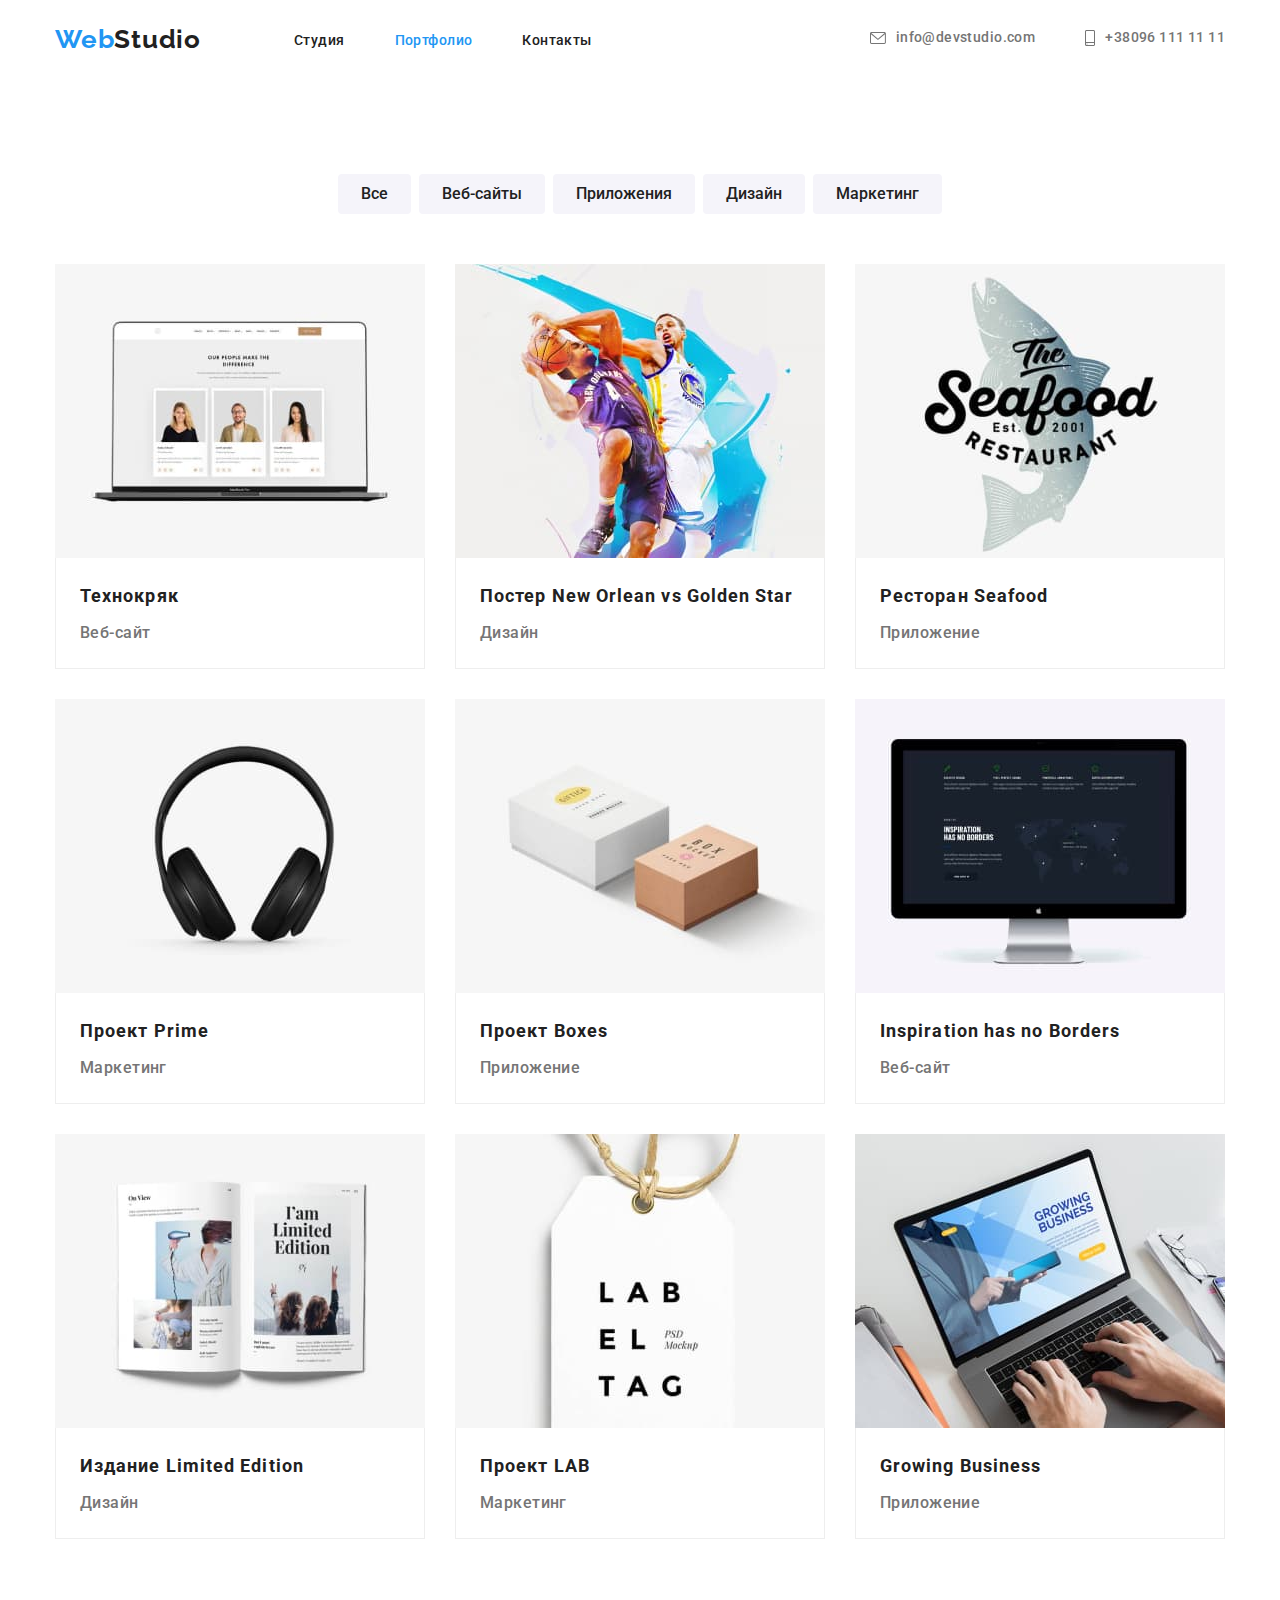
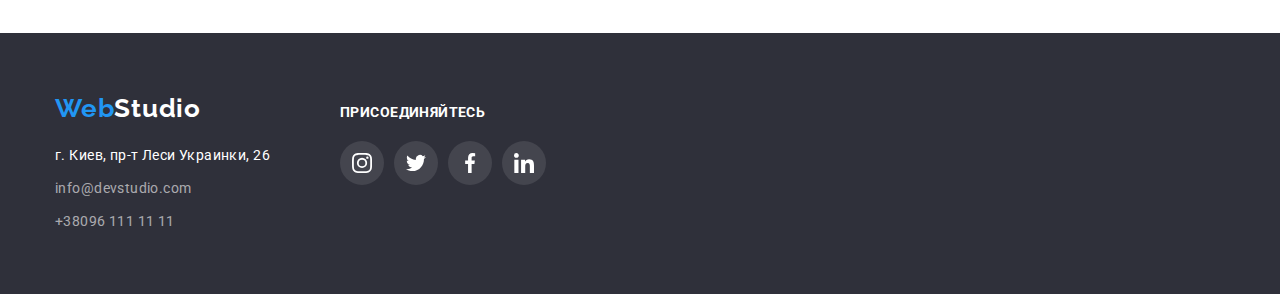
==== portfolio.html @ 2c13ede4 "copy files and connection js" ====
<!DOCTYPE html>
<html lang="ru">
  <head>
    <meta charset="UTF-8" />
    <meta http-equiv="X-UA-Compatible" content="IE=edge" />
    <meta name="viewport" content="width=device-width, initial-scale=1.0" />
    <title>Web Studio</title>
    <link
      href="https://fonts.googleapis.com/css2?family=Raleway:wght@700&family=Roboto:wght@400;500;700;900&display=swap"
      rel="stylesheet"
    />
    <link
      rel="stylesheet"
      href="https://cdnjs.cloudflare.com/ajax/libs/modern-normalize/1.1.0/modern-normalize.min.css"
    />
    <link rel="stylesheet" href="./css/styles.css" />
  </head>
  <body>
    <header>
      <div class="container flex-wrap">
        <nav class="main-nav">
          <a href="./index.html" class="logo"><span>Web</span>Studio</a>
          <ul class="site-nav list">
            <li class="item"><a class="link" href="./index.html">Студия</a></li>
            <li class="item"><a class="link current" href="./portfolio.html">Портфолио</a></li>
            <li class="item"><a class="link" href="#">Контакты</a></li>
          </ul>
        </nav>
        <ul class="contacts list">
          <li class="item">
            <a class="link" href="mailto:info@devstudio.com">
              <svg class="contact-icon" width="16" height="12">
                <use href="./images/symbol-defs.svg#email"></use></svg
              >info@devstudio.com</a
            >
          </li>
          <li class="item">
            <a class="link" href="tel:+380961111111"
              ><svg class="contact-icon" width="10" height="16">
                <use href="./images/symbol-defs.svg#phone"></use></svg
              >+38096 111 11 11</a
            >
          </li>
        </ul>
      </div>
    </header>
    <main>
      <section class="portfolio section">
        <div class="container">
          <h1 class="hero-title visually-hidden">Портфолио</h1>
          <ul class="list portfolio-btn">
            <li class="item"><button class="button link" type="button">Все</button></li>
            <li class="item"><button class="button link" type="button">Веб-сайты</button></li>
            <li class="item"><button class="button link" type="button">Приложения</button></li>
            <li class="item"><button class="button link" type="button">Дизайн</button></li>
            <li class="item"><button class="button link" type="button">Маркетинг</button></li>
          </ul>
          <ul class="list portfolio-list">
            <li class="item">
              <a href="#" class="link"
                ><img class="img" src="./images/technocrack.jpg" alt="Веб-сайт" width="370" />
                <div class="dscr">
                  <h2 class="title">Технокряк</h2>
                  <p class="dscr-text">Веб-сайт</p>
                </div></a
              >
            </li>
            <li class="item">
              <a href="#" class="link"
                ><img
                  class="img"
                  src="./images/basketball.jpg"
                  alt="New Orlean vs Golden Star"
                  width="370"
                />
                <div class="dscr">
                  <h2 class="title">Постер New Orlean vs Golden Star</h2>
                  <p class="dscr-text">Дизайн</p>
                </div></a
              >
            </li>
            <li class="item">
              <a href="#" class="link"
                ><img class="img" src="./images/seafood.jpg" alt="Seafood" width="370" />
                <div class="dscr">
                  <h2 class="title">Ресторан Seafood</h2>
                  <p class="dscr-text">Приложение</p>
                </div></a
              >
            </li>
            <li class="item">
              <a href="#" class="link"
                ><img class="img" src="./images/prime.jpg" alt="Headphones" width="370" />
                <div class="dscr">
                  <h2 class="title">Проект Prime</h2>
                  <p class="dscr-text">Маркетинг</p>
                </div></a
              >
            </li>
            <li class="item">
              <a href="#" class="link"
                ><img class="img" src="./images/boxes.jpg" alt="Boxes" width="370" />
                <div class="dscr">
                  <h2 class="title">Проект Boxes</h2>
                  <p class="dscr-text">Приложение</p>
                </div></a
              >
            </li>
            <li class="item">
              <a href="#" class="link"
                ><img class="img" src="./images/inspiration.jpg" alt="Display" width="370" />
                <div class="dscr">
                  <h2 class="title">Inspiration has no Borders</h2>
                  <p class="dscr-text">Веб-сайт</p>
                </div></a
              >
            </li>
            <li class="item">
              <a href="#" class="link"
                ><img class="img" src="./images/limited-ed.jpg" alt="Magazine" width="370" />
                <div class="dscr">
                  <h2 class="title">Издание Limited Edition</h2>
                  <p class="dscr-text">Дизайн</p>
                </div></a
              >
            </li>
            <li class="item">
              <a href="#" class="link"
                ><img class="img" src="./images/projectlab.jpg" alt="Label" width="370" />
                <div class="dscr">
                  <h2 class="title">Проект LAB</h2>
                  <p class="dscr-text">Маркетинг</p>
                </div></a
              >
            </li>
            <li class="item">
              <a href="#" class="link"
                ><img class="img" src="./images/growing.jpg" alt="Laptop" width="370" />
                <div class="dscr">
                  <h2 class="title">Growing Business</h2>
                  <p class="dscr-text">Приложение</p>
                </div></a
              >
            </li>
          </ul>
        </div>
      </section>
    </main>
    <footer class="footer">
      <div class="container">
        <div class="wrap">
          <a href="./index.html" class="logo"><span>Web</span>Studio</a>
          <address class="footer-adress">
            <ul class="list">
              <li class="item"><p>г. Киев, пр-т Леси Украинки, 26</p></li>
              <li class="item">
                <a class="link" href="mailto:info@devstudio.com">info@devstudio.com</a>
              </li>
              <li class="item"><a class="link" href="tel:+380961111111">+38096 111 11 11</a></li>
            </ul>
          </address>
        </div>
        <div class="wrap">
          <p class="title">Присоединяйтесь</p>
          <ul class="social-net-footer">
            <li class="social-net-item">
              <a class="link footer-icon" href="#"
                ><svg class="icon" width="20" height="20">
                  <use href="./images/symbol-defs.svg#instagram"></use></svg
              ></a>
            </li>
            <li class="social-net-item">
              <a class="link footer-icon" href="#"
                ><svg class="icon" width="20" height="20">
                  <use href="./images/symbol-defs.svg#twitter"></use></svg
              ></a>
            </li>
            <li class="social-net-item">
              <a class="link footer-icon" href="#"
                ><svg class="icon" width="20" height="20">
                  <use href="./images/symbol-defs.svg#facebook"></use></svg
              ></a>
            </li>
            <li class="social-net-item">
              <a class="link footer-icon" href="#"
                ><svg class="icon" width="20" height="20">
                  <use href="./images/symbol-defs.svg#linkedin"></use></svg
              ></a>
            </li>
          </ul>
        </div>
      </div>
    </footer>
  </body>
</html>
---- css/styles.css ----
:root {
  --primary-color: #ffffff;
  --secondary-bg-color: #2f303a;
  --hero-bg-opacity: rgba(47, 48, 58, 0.4);
  --footer-icon-bg: rgba(255, 255, 255, 0.1);
  --accent-bg-color: #f5f4fa;
  --primary-text-color: #212121;
  --secondary-text-color: #757575;
  --social-net-color: #afb1b8;
  --accent-color: #2196f3;
  --opacity-adress-color: rgba(255, 255, 255, 0.6);
  --border-color: #eeeeee;
  --border-color-header: #ececec;
  --box-shodow-first: rgba(0, 0, 0, 0.12);
  --box-shodow-second: rgba(0, 0, 0, 0.14);
  --box-shodow-third: rgba(0, 0, 0, 0.2);
  --box-shodow-fourth: rgba(0, 0, 0, 0.08);
  --box-shodow-fifth: rgba(0, 0, 0, 0.1);
}

/* Загальні стилі */

body {
  font-family: 'Roboto', sans-serif;
  font-weight: 400;
  font-size: 14px;
  line-height: 1.71;
  letter-spacing: 0.03em;

  background-color: var(--primary-color);
  color: var(--primary-text-color);
}

h1,
h2,
h3,
h4,
h5,
h6,
p,
ul {
  margin: 0;
}

.header {
  border: 1px solid var(--border-color-header);
}

.container {
  width: 1200px;
  padding: 0 15px;
  margin: 0 auto;
}

.list {
  padding: 0;
  margin: 0;
  letter-spacing: inherit;
  list-style: none;
}

.section {
  padding-top: 94px;
  padding-bottom: 94px;
}

.section li {
  list-style: none;
}

.visually-hidden {
  position: absolute;
  width: 1px;
  height: 1px;
  margin: -1px;
  border: 0;
  padding: 0;

  white-space: nowrap;
  clip-path: inset(100%);
  clip: rect(0 0 0 0);
  overflow: hidden;
}

.title {
  font-weight: 700;
  font-size: 36px;
  line-height: 1.17;
  text-align: center;
  letter-spacing: 0.03em;

  color: var(--primary-text-color);
}

.img {
  display: block;
}

/* Логотип */

.logo {
  font-family: 'Raleway';
  font-weight: 700;
  font-size: 26px;
  line-height: 1.2;
  letter-spacing: 0.03em;

  color: var(--primary-text-color);
  text-decoration: none;
}
.logo > span {
  color: var(--accent-color);
}

/* Навігація сайту */

.flex-wrap,
.main-nav {
  display: flex;
  align-items: center;
}

.link {
  font-weight: 500;
  text-decoration: none;

  color: var(--primary-text-color);
}

.site-nav {
  display: flex;
  margin-left: 93px;
}

.site-nav .link {
  display: block;
  padding-top: 32px;
  padding-bottom: 32px;

  line-height: 1.15;
}

.site-nav .item:not(:last-child) {
  margin-right: 50px;
}

.site-nav .link.current {
  color: var(--accent-color);
}

.site-nav .link:hover,
.site-nav .link:focus {
  color: var(--accent-color);
}

/* Contacts */

.contacts {
  display: flex;
  margin-left: auto;
}

.contacts .item:not(:last-child) {
  margin-right: 50px;
}

.contacts .link {
  color: var(--secondary-text-color);
}
.contacts .link:hover,
.contacts .link:focus {
  color: var(--accent-color);
}

.contacts .link {
  display: inline-flex;
  align-items: center;
}

.contact-icon {
  fill: currentColor;
  margin-right: 10px;
}

/* Герой */

.hero {
  max-width: 1600px;
  padding: 200px 0;
  margin: 0 auto;
  text-align: center;
  background-color: var(--secondary-bg-color);
  background-image: linear-gradient(to right, var(--hero-bg-opacity), var(--hero-bg-opacity)),
    url(../images/bg-hero.jpg);
}

.hero-title {
  margin-bottom: 30px;

  font-weight: 900;
  font-size: 44px;
  line-height: 1.36;
  letter-spacing: 0.06em;

  text-transform: uppercase;
  color: var(--primary-color);
}
.hero-button {
  min-width: 200px;
  padding: 10px 32px;
  border-radius: 4px;
  border: 1px solid transparent;

  font-weight: 700;
  font-size: 16px;
  line-height: 1.88;
  letter-spacing: 0.06em;
  cursor: pointer;

  background-color: var(--accent-color);
  color: var(--primary-color);
}
.hero-button:hover,
.hero-button:focus {
  border: 1px solid var(--accent-color);
  background-color: var(--primary-color);
  color: var(--accent-color);
}

/* Наші привілеї */

.features-list {
  display: flex;
  flex-wrap: wrap;
}

.features-list .item {
  width: 270px;
  margin-right: 30px;
  margin-bottom: 30px;
}

.features-list .item:nth-child(4n) {
  margin-right: 0;
}

.features-list .item:nth-last-child(-n + 4) {
  margin-bottom: 0;
}

.icon-wrap {
  display: flex;
  align-items: center;
  justify-content: center;
  height: 120px;
  margin-bottom: 30px;
  background-color: var(--accent-bg-color);
}

.features-title {
  font-size: 14px;
  line-height: 1.14;
  letter-spacing: 0.03em;
  text-transform: uppercase;
}
.features-text {
  line-height: 1.71;
  color: var(--secondary-text-color);
}
/* Наші роботи */

.works {
  padding-top: 0;
}
.works .title {
  margin-bottom: 50px;
}

.works-list {
  display: flex;
  flex-wrap: wrap;
}

.works-list .item {
  margin-right: 30px;
  margin-bottom: 30px;
}

.works-list .item:hover {
  box-shadow: 0px 3px 5px var(--box-shodow-first), 0px 3px 3px var(--box-shodow-second),
    0px 4px 3px var(--box-shodow-third);
}

.works-list .item:nth-child(3n) {
  margin-right: 0;
}

.works-list .item:nth-last-child(-n + 3) {
  margin-bottom: 0;
}
/* Наша команда */

.team {
  background-color: var(--accent-bg-color);
}

.team .title {
  margin-bottom: 50px;
}

.team-list {
  display: flex;
  flex-wrap: wrap;
}

.team .item {
  margin-right: 30px;
  margin-bottom: 30px;
  border-bottom-left-radius: 4px;
  border-bottom-right-radius: 4px;
  box-shadow: 0px 1px 3px var(--box-shodow-first), 0px 1px 1px var(--box-shodow-second),
    0px 2px 1px var(--box-shodow-third);

  background-color: var(--primary-color);
}

.team-list .item:nth-child(4n) {
  margin-right: 0;
}

.team-list .item:nth-last-child(-n + 4) {
  margin-bottom: 0;
}

.team .img {
  margin-bottom: 30px;
}

.team .dscr {
  font-size: 16px;
  line-height: 1.19;
  text-align: center;
}
.team-title {
  margin-bottom: 10px;
  font-weight: 500;
}
.team-text {
  margin-bottom: 16px;
  color: var(--secondary-text-color);
}

.social-net {
  display: flex;
  justify-content: center;
  padding: 0;
  margin-bottom: 30px;
}

.social-net-item .link {
  display: flex;
  justify-content: center;
  align-items: center;
  width: 44px;
  height: 44px;
  border-radius: 50%;
}

.social-net-item:not(:last-child) {
  margin-right: 10px;
}

.social-net .icon {
  fill: var(--social-net-color);
}

.social-net-item .link:hover,
.social-net-item .link:active {
  background-color: var(--accent-color);
}

.social-net-item .link:hover .icon,
.social-net-item .link:active .icon {
  fill: var(--primary-color);
}

/* Постійні клієнти */

.customers .title {
  margin-bottom: 50px;
}

.company-list {
  display: inline-flex;
}

.company-list .item {
  width: 170px;
  height: 92px;
}

.company-list .link {
  display: flex;
  justify-content: center;
  align-items: center;
  width: 100%;
  height: 100%;
  border: 1px solid var(--social-net-color);
  border-radius: 4px;
  /* margin-right: 30px; */
}

.company-list .item:not(:last-child) {
  margin-right: 30px;
}

.company-list .icon {
  fill: var(--social-net-color);
}

.company-list .link:hover,
.company-list .link:active {
  border-color: var(--accent-color);
}

.company-list .link:hover .icon,
.company-list .link:active .icon {
  fill: var(--accent-color);
}

/* Футер */
.footer {
  padding-top: 60px;
  padding-bottom: 60px;
  background-color: var(--secondary-bg-color);
  color: var(--primary-color);
}

.footer .container {
  display: flex;
  align-items: baseline;
}

.footer .logo {
  display: block;
  margin-bottom: 20px;
  color: var(--primary-color);
}

.footer a {
  color: var(--primary-text-color);
  text-decoration: none;
}

.footer li {
  font-style: normal;
  list-style: none;
}

.footer .wrap:not(:last-child) {
  margin-right: 70px;
}

.footer .title {
  margin-bottom: 20px;
  text-transform: uppercase;
  text-align: left;
  font-weight: 700;
  font-size: 14px;
  line-height: 1.14;
  color: var(--primary-color);
}

.footer .item:not(:last-child) {
  margin-bottom: 9px;
}

.footer .link {
  font-weight: normal;
  color: var(--opacity-adress-color);
}

.footer .link:hover,
.footer .link:focus {
  color: var(--accent-color);
}

.social-net-footer {
  display: flex;
  justify-content: center;
  padding: 0;
  margin-bottom: 0;
}

.social-net-footer .icon {
  fill: var(--primary-color);
}

.footer-icon {
  background-color: var(--footer-icon-bg);
}

/* Портфоліо */

.portfolio-btn {
  display: flex;
  justify-content: center;
  margin-bottom: 50px;
}

.portfolio .button {
  /* box-shadow: 0px 3px 1px var(--box-shodow-fifth), 0px 1px 2px var(--box-shodow-fourth),
    0px 2px 2px var(--box-shodow-first); */
  border-radius: 4px;
  padding: 6px 22px;
  background-color: var(--accent-bg-color);
  color: var(--primary-text-color);
  border: 1px solid transparent;

  font-weight: 500;
  font-size: 16px;
  line-height: 1.62;
  cursor: pointer;

  background-color: var(--accent-bg-color);
}

.portfolio .button:hover,
.portfolio .button:focus,
.portfolio .button:visited {
  background-color: var(--accent-color);
  color: var(--primary-color);
  box-shadow: 0px 3px 1px var(--box-shodow-fifth), 0px 1px 2px var(--box-shodow-fourth),
    0px 2px 2px var(--box-shodow-first);
}

.portfolio-btn .item:not(:last-child) {
  margin-right: 8px;
}

.portfolio-list {
  display: flex;
  flex-wrap: wrap;
}

.portfolio-list .item {
  margin-right: 30px;
  margin-bottom: 30px;
}

.portfolio-list .link {
  display: block;
}

.portfolio-list .link:hover {
  box-shadow: 0px 3px 5px var(--box-shodow-first), 0px 3px 3px var(--box-shodow-second),
    0px 4px 3px var(--box-shodow-third);
}

.portfolio-list .item:nth-child(3n) {
  margin-right: 0;
}

.portfolio-list .item:nth-last-child(-n + 3) {
  margin-bottom: 0;
}

.portfolio .dscr {
  padding: 20px 24px;
  border-right: 1px solid var(--border-color);
  border-bottom: 1px solid var(--border-color);
  border-left: 1px solid var(--border-color);
}

.portfolio .title {
  margin-bottom: 4px;

  font-size: 18px;
  line-height: 2;
  letter-spacing: 0.06em;
  text-align: left;

  color: var(--primary-text-color);
}

.portfolio .dscr-text {
  font-size: 16px;
  line-height: 1.88;

  color: var(--secondary-text-color);
}
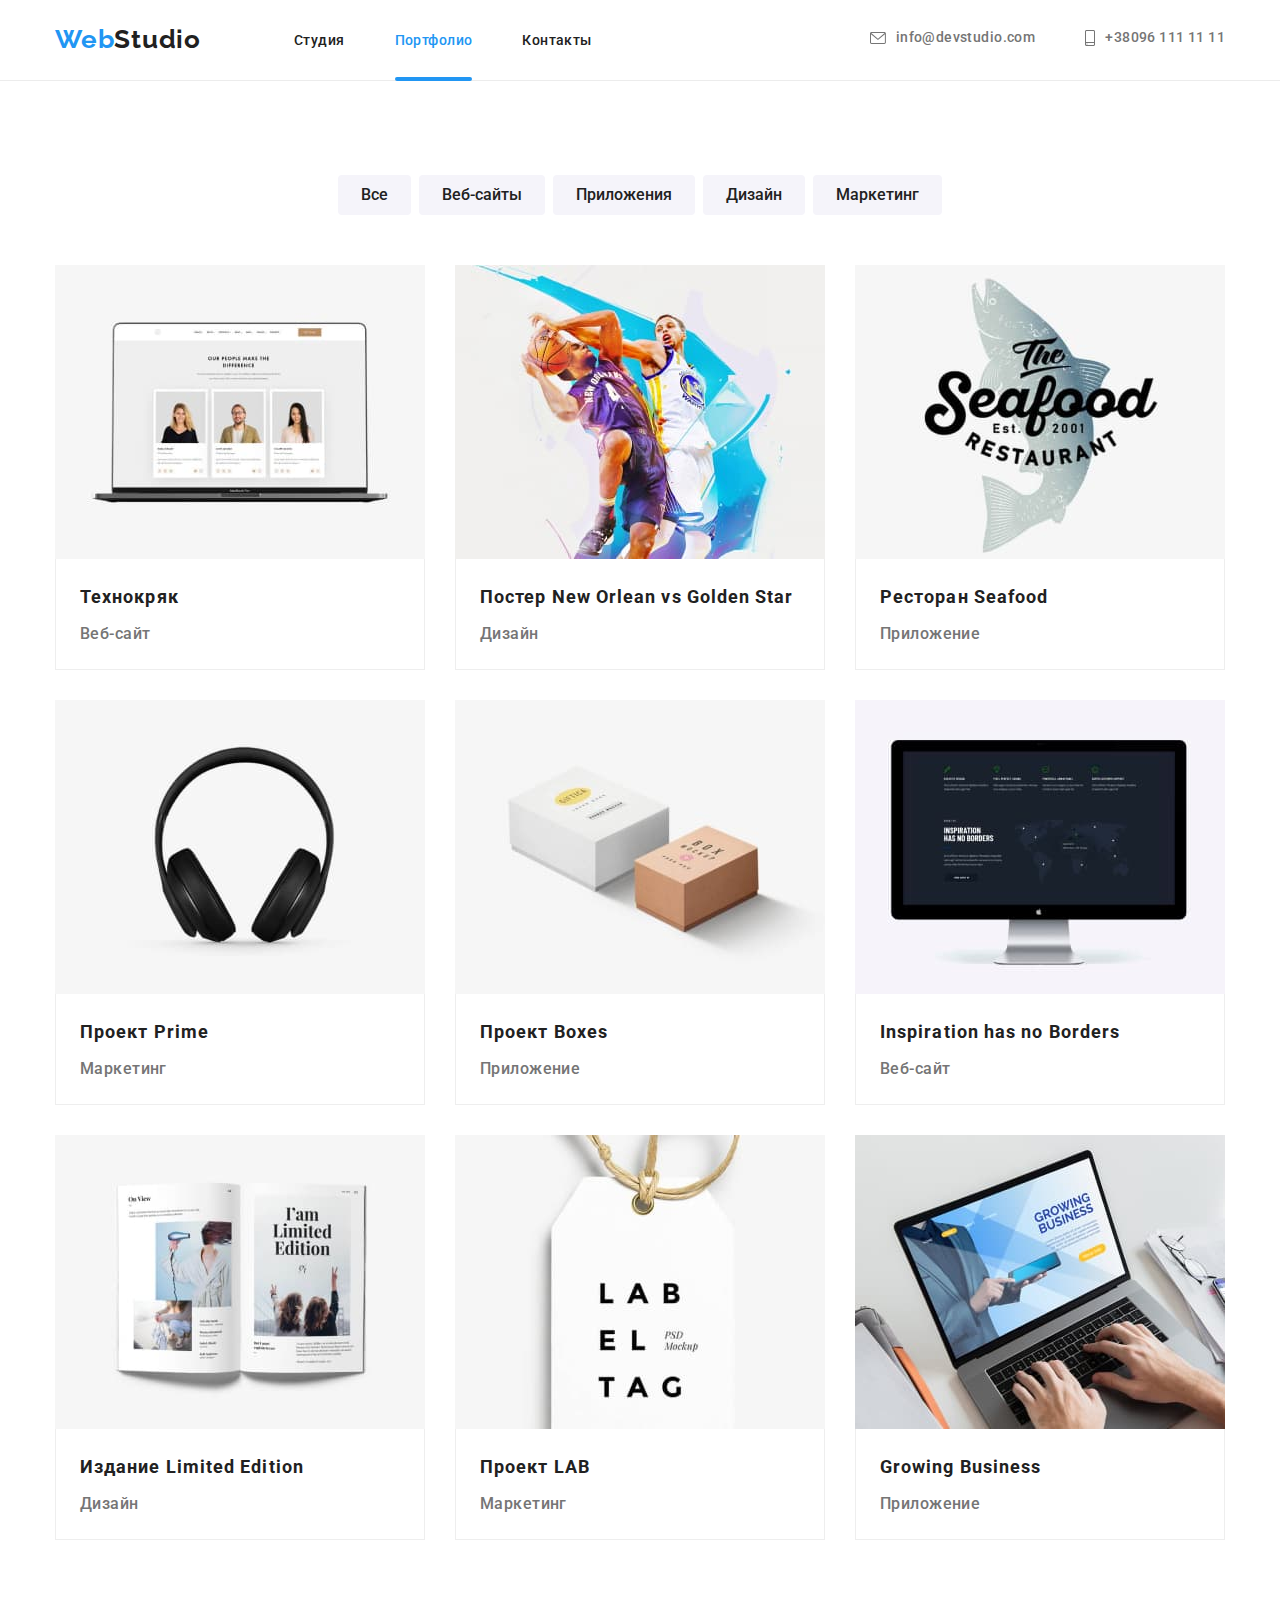
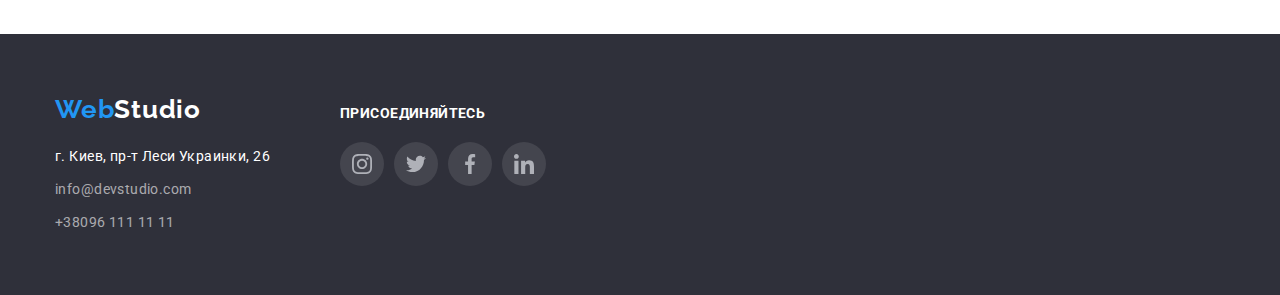
==== commit 4a5e3615: "Finaly markup and write styles with animated" ====
--- a/portfolio.html
+++ b/portfolio.html
@@ -16,11 +16,11 @@
     <link rel="stylesheet" href="./css/styles.css" />
   </head>
   <body>
-    <header>
-      <div class="container flex-wrap">
+    <header class="header">
+      <div class="container header-wrap">
         <nav class="main-nav">
           <a href="./index.html" class="logo"><span>Web</span>Studio</a>
-          <ul class="site-nav list">
+          <ul class="nav-list list">
             <li class="item"><a class="link" href="./index.html">Студия</a></li>
             <li class="item"><a class="link current" href="./portfolio.html">Портфолио</a></li>
             <li class="item"><a class="link" href="#">Контакты</a></li>
@@ -45,100 +45,172 @@
       </div>
     </header>
     <main>
-      <section class="portfolio section">
+      <section class="section portfolio">
         <div class="container">
           <h1 class="hero-title visually-hidden">Портфолио</h1>
-          <ul class="list portfolio-btn">
-            <li class="item"><button class="button link" type="button">Все</button></li>
-            <li class="item"><button class="button link" type="button">Веб-сайты</button></li>
-            <li class="item"><button class="button link" type="button">Приложения</button></li>
-            <li class="item"><button class="button link" type="button">Дизайн</button></li>
-            <li class="item"><button class="button link" type="button">Маркетинг</button></li>
-          </ul>
-          <ul class="list portfolio-list">
-            <li class="item">
-              <a href="#" class="link"
-                ><img class="img" src="./images/technocrack.jpg" alt="Веб-сайт" width="370" />
-                <div class="dscr">
+          <ul class="list portf-btn">
+            <li class="item"><button class="link" type="button">Все</button></li>
+            <li class="item"><button class="link" type="button">Веб-сайты</button></li>
+            <li class="item"><button class="link" type="button">Приложения</button></li>
+            <li class="item"><button class="link" type="button">Дизайн</button></li>
+            <li class="item"><button class="link" type="button">Маркетинг</button></li>
+          </ul>
+          <ul class="portf-list list">
+            <li class="item">
+              <a href="#" class="link">
+                <div class="portf-thumb">
+                  <p class="portf-thumb-text">
+                    Ресурс предлагает комплексные предложения с разным уровнем функционала и
+                    сервисов. Все это позволит посетителю получить исчерпывающие сведения о компании
+                    или частном лице.
+                  </p>
+                  <img class="img" src="./images/technocrack.jpg" alt="Веб-сайт" width="370" />
+                </div>
+
+                <div class="portf-descr">
                   <h2 class="title">Технокряк</h2>
-                  <p class="dscr-text">Веб-сайт</p>
-                </div></a
-              >
-            </li>
-            <li class="item">
-              <a href="#" class="link"
-                ><img
-                  class="img"
-                  src="./images/basketball.jpg"
-                  alt="New Orlean vs Golden Star"
-                  width="370"
-                />
-                <div class="dscr">
+                  <p class="descr-text">Веб-сайт</p>
+                </div></a
+              >
+            </li>
+            <li class="item">
+              <a href="#" class="link">
+                <div class="portf-thumb">
+                  <p class="portf-thumb-text">
+                    Ресурс предлагает комплексные предложения с разным уровнем функционала и
+                    сервисов. Все это позволит посетителю получить исчерпывающие сведения о компании
+                    или частном лице.
+                  </p>
+                  <img
+                    class="img"
+                    src="./images/basketball.jpg"
+                    alt="New Orlean vs Golden Star"
+                    width="370"
+                  />
+                </div>
+
+                <div class="portf-descr">
                   <h2 class="title">Постер New Orlean vs Golden Star</h2>
-                  <p class="dscr-text">Дизайн</p>
-                </div></a
-              >
-            </li>
-            <li class="item">
-              <a href="#" class="link"
-                ><img class="img" src="./images/seafood.jpg" alt="Seafood" width="370" />
-                <div class="dscr">
+                  <p class="descr-text">Дизайн</p>
+                </div></a
+              >
+            </li>
+            <li class="item">
+              <a href="#" class="link">
+                <div class="portf-thumb">
+                  <p class="portf-thumb-text">
+                    Ресурс предлагает комплексные предложения с разным уровнем функционала и
+                    сервисов. Все это позволит посетителю получить исчерпывающие сведения о компании
+                    или частном лице.
+                  </p>
+                  <img class="img" src="./images/seafood.jpg" alt="Seafood" width="370" />
+                </div>
+
+                <div class="portf-descr">
                   <h2 class="title">Ресторан Seafood</h2>
-                  <p class="dscr-text">Приложение</p>
-                </div></a
-              >
-            </li>
-            <li class="item">
-              <a href="#" class="link"
-                ><img class="img" src="./images/prime.jpg" alt="Headphones" width="370" />
-                <div class="dscr">
+                  <p class="descr-text">Приложение</p>
+                </div></a
+              >
+            </li>
+            <li class="item">
+              <a href="#" class="link">
+                <div class="portf-thumb">
+                  <p class="portf-thumb-text">
+                    Ресурс предлагает комплексные предложения с разным уровнем функционала и
+                    сервисов. Все это позволит посетителю получить исчерпывающие сведения о компании
+                    или частном лице.
+                  </p>
+                  <img class="img" src="./images/prime.jpg" alt="Headphones" width="370" />
+                </div>
+
+                <div class="portf-descr">
                   <h2 class="title">Проект Prime</h2>
-                  <p class="dscr-text">Маркетинг</p>
-                </div></a
-              >
-            </li>
-            <li class="item">
-              <a href="#" class="link"
-                ><img class="img" src="./images/boxes.jpg" alt="Boxes" width="370" />
-                <div class="dscr">
+                  <p class="descr-text">Маркетинг</p>
+                </div></a
+              >
+            </li>
+            <li class="item">
+              <a href="#" class="link">
+                <div class="portf-thumb">
+                  <p class="portf-thumb-text">
+                    Ресурс предлагает комплексные предложения с разным уровнем функционала и
+                    сервисов. Все это позволит посетителю получить исчерпывающие сведения о компании
+                    или частном лице.
+                  </p>
+                  <img class="img" src="./images/boxes.jpg" alt="Boxes" width="370" />
+                </div>
+
+                <div class="portf-descr">
                   <h2 class="title">Проект Boxes</h2>
-                  <p class="dscr-text">Приложение</p>
-                </div></a
-              >
-            </li>
-            <li class="item">
-              <a href="#" class="link"
-                ><img class="img" src="./images/inspiration.jpg" alt="Display" width="370" />
-                <div class="dscr">
+                  <p class="descr-text">Приложение</p>
+                </div></a
+              >
+            </li>
+            <li class="item">
+              <a href="#" class="link">
+                <div class="portf-thumb">
+                  <p class="portf-thumb-text">
+                    Ресурс предлагает комплексные предложения с разным уровнем функционала и
+                    сервисов. Все это позволит посетителю получить исчерпывающие сведения о компании
+                    или частном лице.
+                  </p>
+                  <img class="img" src="./images/inspiration.jpg" alt="Display" width="370" />
+                </div>
+
+                <div class="portf-descr">
                   <h2 class="title">Inspiration has no Borders</h2>
-                  <p class="dscr-text">Веб-сайт</p>
-                </div></a
-              >
-            </li>
-            <li class="item">
-              <a href="#" class="link"
-                ><img class="img" src="./images/limited-ed.jpg" alt="Magazine" width="370" />
-                <div class="dscr">
+                  <p class="descr-text">Веб-сайт</p>
+                </div></a
+              >
+            </li>
+            <li class="item">
+              <a href="#" class="link">
+                <div class="portf-thumb">
+                  <p class="portf-thumb-text">
+                    Ресурс предлагает комплексные предложения с разным уровнем функционала и
+                    сервисов. Все это позволит посетителю получить исчерпывающие сведения о компании
+                    или частном лице.
+                  </p>
+                  <img class="img" src="./images/limited-ed.jpg" alt="Magazine" width="370" />
+                </div>
+
+                <div class="portf-descr">
                   <h2 class="title">Издание Limited Edition</h2>
-                  <p class="dscr-text">Дизайн</p>
-                </div></a
-              >
-            </li>
-            <li class="item">
-              <a href="#" class="link"
-                ><img class="img" src="./images/projectlab.jpg" alt="Label" width="370" />
-                <div class="dscr">
+                  <p class="descr-text">Дизайн</p>
+                </div></a
+              >
+            </li>
+            <li class="item">
+              <a href="#" class="link">
+                <div class="portf-thumb">
+                  <p class="portf-thumb-text">
+                    Ресурс предлагает комплексные предложения с разным уровнем функционала и
+                    сервисов. Все это позволит посетителю получить исчерпывающие сведения о компании
+                    или частном лице.
+                  </p>
+                  <img class="img" src="./images/projectlab.jpg" alt="Label" width="370" />
+                </div>
+
+                <div class="portf-descr">
                   <h2 class="title">Проект LAB</h2>
-                  <p class="dscr-text">Маркетинг</p>
-                </div></a
-              >
-            </li>
-            <li class="item">
-              <a href="#" class="link"
-                ><img class="img" src="./images/growing.jpg" alt="Laptop" width="370" />
-                <div class="dscr">
+                  <p class="descr-text">Маркетинг</p>
+                </div></a
+              >
+            </li>
+            <li class="item">
+              <a href="#" class="link">
+                <div class="portf-thumb">
+                  <p class="portf-thumb-text">
+                    Ресурс предлагает комплексные предложения с разным уровнем функционала и
+                    сервисов. Все это позволит посетителю получить исчерпывающие сведения о компании
+                    или частном лице.
+                  </p>
+                  <img class="img" src="./images/growing.jpg" alt="Laptop" width="370" />
+                </div>
+
+                <div class="portf-descr">
                   <h2 class="title">Growing Business</h2>
-                  <p class="dscr-text">Приложение</p>
+                  <p class="descr-text">Приложение</p>
                 </div></a
               >
             </li>
@@ -151,7 +223,7 @@
         <div class="wrap">
           <a href="./index.html" class="logo"><span>Web</span>Studio</a>
           <address class="footer-adress">
-            <ul class="list">
+            <ul class="list adress-list">
               <li class="item"><p>г. Киев, пр-т Леси Украинки, 26</p></li>
               <li class="item">
                 <a class="link" href="mailto:info@devstudio.com">info@devstudio.com</a>
@@ -162,7 +234,7 @@
         </div>
         <div class="wrap">
           <p class="title">Присоединяйтесь</p>
-          <ul class="social-net-footer">
+          <ul class="soc-list-footer">
             <li class="social-net-item">
               <a class="link footer-icon" href="#"
                 ><svg class="icon" width="20" height="20">
--- a/css/styles.css
+++ b/css/styles.css
@@ -2,6 +2,7 @@
   --primary-color: #ffffff;
   --secondary-bg-color: #2f303a;
   --hero-bg-opacity: rgba(47, 48, 58, 0.4);
+  --works-thumb-sescr-bg: rgba(47, 48, 58, 0.8);
   --footer-icon-bg: rgba(255, 255, 255, 0.1);
   --accent-bg-color: #f5f4fa;
   --primary-text-color: #212121;
@@ -16,6 +17,10 @@
   --box-shodow-third: rgba(0, 0, 0, 0.2);
   --box-shodow-fourth: rgba(0, 0, 0, 0.08);
   --box-shodow-fifth: rgba(0, 0, 0, 0.1);
+  --cubic-bezier: cubic-bezier(0.4, 0, 0.2, 1);
+  --portf-thumb-bg-color: rgba(33, 150, 243, 0.9);
+  --modal-opacity-bg: rgba(0, 0, 0, 0.2);
+  --border-close-btn: rgba(0, 0, 0, 0.1);
 }
 
 /* Загальні стилі */
@@ -43,7 +48,7 @@
 }
 
 .header {
-  border: 1px solid var(--border-color-header);
+  border-bottom: 1px solid var(--border-color-header);
 }
 
 .container {
@@ -57,6 +62,17 @@
   margin: 0;
   letter-spacing: inherit;
   list-style: none;
+}
+
+.link {
+  font-weight: 500;
+  text-decoration: none;
+
+  color: var(--primary-text-color);
+}
+
+.current {
+  color: var(--accent-color);
 }
 
 .section {
@@ -92,8 +108,74 @@
   color: var(--primary-text-color);
 }
 
+.subtitle {
+  font-weight: 700;
+  font-size: 14px;
+  line-height: 1.14;
+  text-transform: uppercase;
+}
+
 .img {
   display: block;
+}
+
+/* Модальне вiкно */
+
+.close-btn {
+  position: absolute;
+  top: 8px;
+  right: 8px;
+
+  display: flex;
+  justify-content: center;
+  align-items: center;
+
+  width: 30px;
+  height: 30px;
+
+  border-radius: 50%;
+  background-color: var(--primary-color);
+  border: 1px solid var(--border-close-btn);
+}
+
+.close-btn-icon {
+  display: block;
+  margin: auto;
+  cursor: pointer;
+}
+
+.backdrop.is-hidden {
+  opacity: 0;
+  pointer-events: none;
+}
+
+.backdrop.is-hidden .modal {
+  transform: translate(-50%, -50%) scale(0.9);
+}
+
+.modal {
+  position: absolute;
+  top: 50%;
+  left: 50%;
+  transform: translate(-50%, -50%) scale(1);
+  transition: transform 250ms var(--cubic-bezier);
+
+  width: 528px;
+  height: 400px;
+
+  border-radius: 4px;
+  background-color: var(--primary-color);
+}
+
+.backdrop {
+  position: fixed;
+  left: 0;
+  top: 0;
+  width: 100%;
+  height: 100%;
+  background-color: var(--modal-opacity-bg);
+  opacity: 1;
+  transition: opacity 250ms var(--cubic-bezier);
 }
 
 /* Логотип */
@@ -114,25 +196,26 @@
 
 /* Навігація сайту */
 
-.flex-wrap,
+.header-wrap,
 .main-nav {
   display: flex;
   align-items: center;
 }
 
-.link {
-  font-weight: 500;
-  text-decoration: none;
-
-  color: var(--primary-text-color);
-}
-
-.site-nav {
+.nav-list {
   display: flex;
   margin-left: 93px;
 }
 
-.site-nav .link {
+.nav-list .item {
+  position: relative;
+}
+
+.nav-list .item:not(:last-child) {
+  margin-right: 50px;
+}
+
+.nav-list .link {
   display: block;
   padding-top: 32px;
   padding-bottom: 32px;
@@ -140,17 +223,22 @@
   line-height: 1.15;
 }
 
-.site-nav .item:not(:last-child) {
-  margin-right: 50px;
-}
-
-.site-nav .link.current {
+.nav-list .link:hover,
+.nav-list .link:focus {
   color: var(--accent-color);
-}
-
-.site-nav .link:hover,
-.site-nav .link:focus {
-  color: var(--accent-color);
+  transition: color 250ms var(--cubic-bezier);
+}
+
+.nav-list .current::after {
+  position: absolute;
+  left: 0;
+  bottom: -1px;
+  display: block;
+  content: '';
+  width: 100%;
+  height: 4px;
+  border-radius: 2px;
+  background-color: var(--accent-color);
 }
 
 /* Contacts */
@@ -170,6 +258,7 @@
 .contacts .link:hover,
 .contacts .link:focus {
   color: var(--accent-color);
+  transition: color 250ms var(--cubic-bezier);
 }
 
 .contacts .link {
@@ -225,6 +314,8 @@
   border: 1px solid var(--accent-color);
   background-color: var(--primary-color);
   color: var(--accent-color);
+  transition: border 250ms var(--cubic-bezier), background-color 250ms var(--cubic-bezier),
+    color 250ms var(--cubic-bezier);
 }
 
 /* Наші привілеї */
@@ -264,6 +355,8 @@
   text-transform: uppercase;
 }
 .features-text {
+  display: block;
+  padding-top: 10px;
   line-height: 1.71;
   color: var(--secondary-text-color);
 }
@@ -284,11 +377,13 @@
 .works-list .item {
   margin-right: 30px;
   margin-bottom: 30px;
+  overflow: hidden;
 }
 
 .works-list .item:hover {
   box-shadow: 0px 3px 5px var(--box-shodow-first), 0px 3px 3px var(--box-shodow-second),
     0px 4px 3px var(--box-shodow-third);
+  transition: 250ms var(--cubic-bezier);
 }
 
 .works-list .item:nth-child(3n) {
@@ -298,6 +393,33 @@
 .works-list .item:nth-last-child(-n + 3) {
   margin-bottom: 0;
 }
+
+.works-thumb {
+  position: relative;
+}
+
+.thumb-descr {
+  display: flex;
+  justify-content: center;
+  align-items: center;
+  position: absolute;
+  left: 0;
+  bottom: 0;
+  transform: translateY(100%);
+  width: 100%;
+  height: 70px;
+  background-color: var(--works-thumb-sescr-bg);
+}
+
+.works-list .item:hover .thumb-descr {
+  transform: translateY(0);
+  transition: transform 250ms var(--cubic-bezier);
+}
+
+.thumb-descr .subtitle {
+  color: var(--primary-color);
+}
+
 /* Наша команда */
 
 .team {
@@ -313,7 +435,7 @@
   flex-wrap: wrap;
 }
 
-.team .item {
+.team-list .item {
   margin-right: 30px;
   margin-bottom: 30px;
   border-bottom-left-radius: 4px;
@@ -377,11 +499,13 @@
 .social-net-item .link:hover,
 .social-net-item .link:active {
   background-color: var(--accent-color);
+  transition: background-color 250ms var(--cubic-bezier);
 }
 
 .social-net-item .link:hover .icon,
 .social-net-item .link:active .icon {
   fill: var(--primary-color);
+  transition: fill 250ms var(--cubic-bezier);
 }
 
 /* Постійні клієнти */
@@ -390,16 +514,16 @@
   margin-bottom: 50px;
 }
 
-.company-list {
+.customers-list {
   display: inline-flex;
 }
 
-.company-list .item {
+.customers-list .item {
   width: 170px;
   height: 92px;
 }
 
-.company-list .link {
+.customers-list .link {
   display: flex;
   justify-content: center;
   align-items: center;
@@ -410,22 +534,24 @@
   /* margin-right: 30px; */
 }
 
-.company-list .item:not(:last-child) {
+.customers-list .item:not(:last-child) {
   margin-right: 30px;
 }
 
-.company-list .icon {
+.customers-list .icon {
   fill: var(--social-net-color);
 }
 
-.company-list .link:hover,
-.company-list .link:active {
+.customers-list .link:hover,
+.customers-list .link:active {
   border-color: var(--accent-color);
-}
-
-.company-list .link:hover .icon,
-.company-list .link:active .icon {
+  transition: border-color 250ms var(--cubic-bezier);
+}
+
+.customers-list .link:hover .icon,
+customerslist .link:active .icon {
   fill: var(--accent-color);
+  transition: fill 250ms var(--cubic-bezier);
 }
 
 /* Футер */
@@ -480,19 +606,25 @@
   color: var(--opacity-adress-color);
 }
 
-.footer .link:hover,
-.footer .link:focus {
+.adress-list .link:hover {
   color: var(--accent-color);
-}
-
-.social-net-footer {
+  transition: color 250ms var(--cubic-bezier);
+}
+
+.soc-list-footer .link:hover .footer-icon,
+.soc-list-footer .link:focus .footer-icon {
+  background-color: var(--accent-color);
+  transition: background-color 250ms var(--cubic-bezier);
+}
+
+.soc-list-footer {
   display: flex;
   justify-content: center;
   padding: 0;
   margin-bottom: 0;
 }
 
-.social-net-footer .icon {
+.soc-list-footer .icon {
   fill: var(--primary-color);
 }
 
@@ -502,15 +634,17 @@
 
 /* Портфоліо */
 
-.portfolio-btn {
+.portf-btn {
   display: flex;
   justify-content: center;
   margin-bottom: 50px;
 }
 
-.portfolio .button {
-  /* box-shadow: 0px 3px 1px var(--box-shodow-fifth), 0px 1px 2px var(--box-shodow-fourth),
-    0px 2px 2px var(--box-shodow-first); */
+.portf-btn .item:not(:last-child) {
+  margin-right: 8px;
+}
+
+.portf-btn .link {
   border-radius: 4px;
   padding: 6px 22px;
   background-color: var(--accent-bg-color);
@@ -525,54 +659,54 @@
   background-color: var(--accent-bg-color);
 }
 
-.portfolio .button:hover,
-.portfolio .button:focus,
-.portfolio .button:visited {
+.portf-btn .link:hover,
+.portf-btn .link:focus,
+.portf-btn .link:visited {
   background-color: var(--accent-color);
   color: var(--primary-color);
   box-shadow: 0px 3px 1px var(--box-shodow-fifth), 0px 1px 2px var(--box-shodow-fourth),
     0px 2px 2px var(--box-shodow-first);
-}
-
-.portfolio-btn .item:not(:last-child) {
-  margin-right: 8px;
-}
-
-.portfolio-list {
+  transition: background-color 250ms var(--cubic-bezier), color 250ms var(--cubic-bezier),
+    box-shadow 250ms var(--cubic-bezier);
+}
+
+.portf-list {
   display: flex;
   flex-wrap: wrap;
 }
 
-.portfolio-list .item {
+.portf-list .item {
+  position: relative;
   margin-right: 30px;
   margin-bottom: 30px;
 }
 
-.portfolio-list .link {
+.portf-list .link {
   display: block;
 }
 
-.portfolio-list .link:hover {
+.portf-list .item:nth-child(3n) {
+  margin-right: 0;
+}
+
+.portf-list .item:nth-last-child(-n + 3) {
+  margin-bottom: 0;
+}
+
+.portf-list .item:hover {
   box-shadow: 0px 3px 5px var(--box-shodow-first), 0px 3px 3px var(--box-shodow-second),
     0px 4px 3px var(--box-shodow-third);
-}
-
-.portfolio-list .item:nth-child(3n) {
-  margin-right: 0;
-}
-
-.portfolio-list .item:nth-last-child(-n + 3) {
-  margin-bottom: 0;
-}
-
-.portfolio .dscr {
+  transition: box-shadow 250ms var(--cubic-bezier);
+}
+
+.portf-descr {
   padding: 20px 24px;
   border-right: 1px solid var(--border-color);
   border-bottom: 1px solid var(--border-color);
   border-left: 1px solid var(--border-color);
 }
 
-.portfolio .title {
+.portf-list .title {
   margin-bottom: 4px;
 
   font-size: 18px;
@@ -583,9 +717,37 @@
   color: var(--primary-text-color);
 }
 
-.portfolio .dscr-text {
+.descr-text {
   font-size: 16px;
   line-height: 1.88;
 
   color: var(--secondary-text-color);
 }
+
+.portf-thumb {
+  position: relative;
+  overflow: hidden;
+}
+
+.portf-thumb-text {
+  display: flex;
+  justify-content: center;
+  align-items: center;
+  width: 100%;
+  height: 100%;
+  padding: 63px 24px;
+
+  position: absolute;
+  transform: translateY(100%);
+
+  font-weight: 400;
+  font-size: 18px;
+  line-height: 1.56;
+  background-color: var(--portf-thumb-bg-color);
+  color: var(--primary-color);
+}
+
+.portf-list .item:hover .portf-thumb-text {
+  transform: translateY(0);
+  transition: transform 250ms var(--cubic-bezier);
+}
